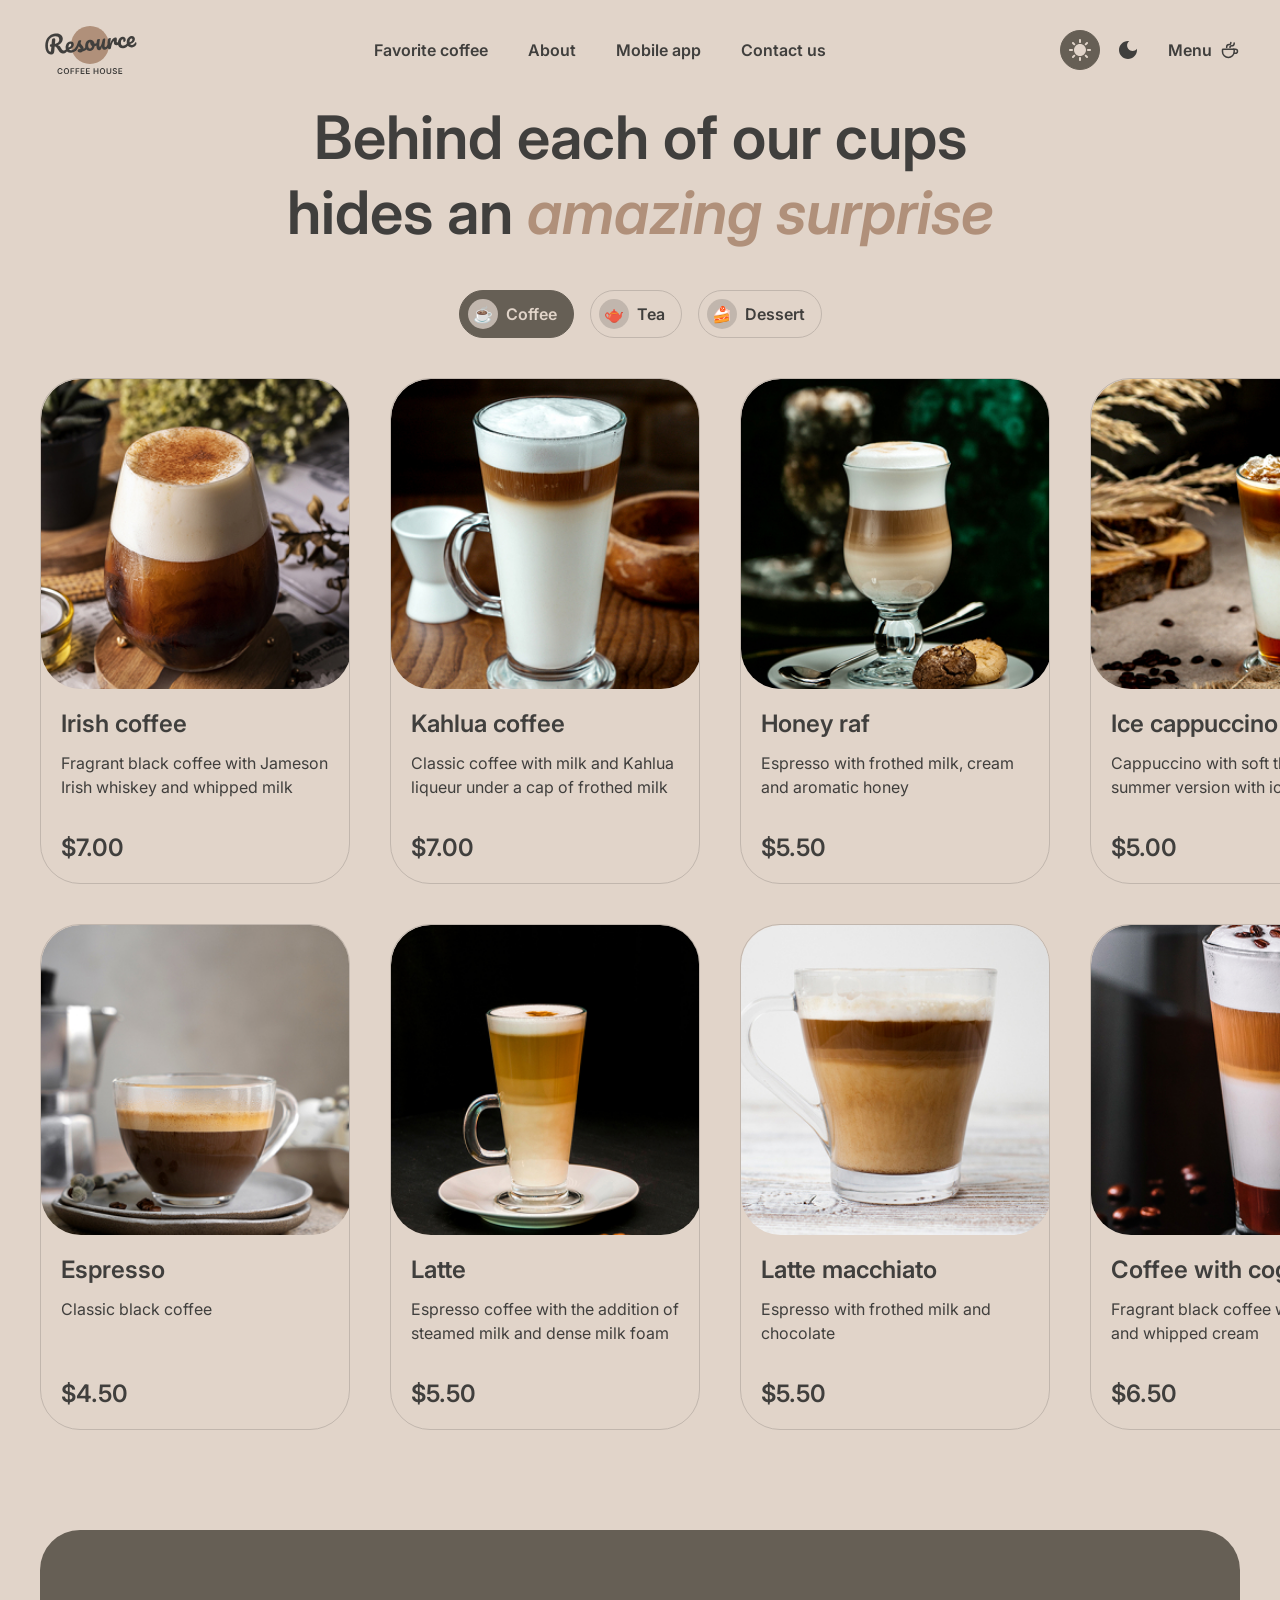
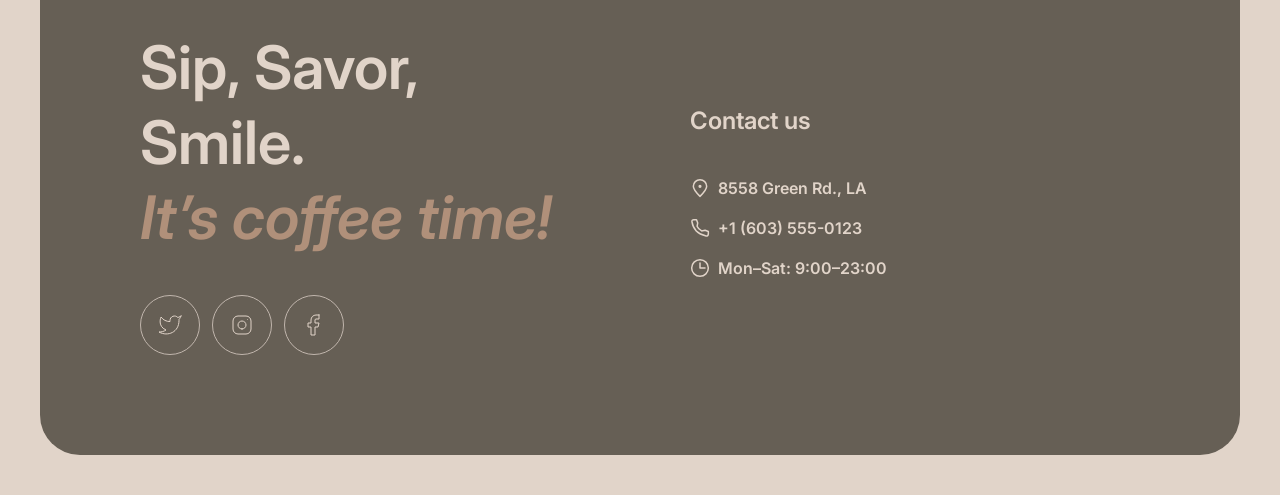
==== menu.html @ 96285d4c "feat: add coffee menu page" ====
<!DOCTYPE html>
<html lang="en">

<head>
    <meta charset="UTF-8">
    <meta name="viewport" content="width=device-width, initial-scale=1.0">

    <title>Coffee House | Menu</title>

    <link rel="icon" type="image/svg+xml" href="assets/logo.svg">

    <link rel="preconnect" href="https://fonts.googleapis.com">
    <link rel="preconnect" href="https://fonts.gstatic.com" crossorigin>

    <link
        href="https://fonts.googleapis.com/css2?family=Inter:ital,wght@0,400;0,600;1,600&display=swap"
        rel="stylesheet"
    >

    <link rel="stylesheet" href="css/style.css">
</head>

<body>

    <header>
        <div class="container">
            <div class="header-menu">

                <a href="index.html" class="logo">
                    <img src="assets/logo.svg" alt="Coffee House">
                </a>

                <nav class="nav">
                    <ul>
                        <li>
                            <a href="index.html#favorite-coffee">Favorite coffee</a>
                        </li>
                        <li>
                            <a href="index.html#about">About</a>
                        </li>
                        <li>
                            <a href="index.html#mobile-app">Mobile app</a>
                        </li>
                        <li>
                            <a href="#contacts">Contact us</a>
                        </li>
                    </ul>
                </nav>

                <div class="header-actions">

                    <div class="theme-switch">
                        <button
                            class="theme-button light-theme"
                            type="button"
                            aria-label="Switch to light theme"
                        >
                            <img src="assets/Sun.svg" alt="">
                        </button>

                        <button
                            class="theme-button dark-theme"
                            type="button"
                            aria-label="Switch to dark theme"
                        >
                            <img src="assets/Moon.svg" alt="">
                        </button>
                    </div>

                    <a href="menu.html" class="coffee-menu">
                        <span>Menu</span>
                        <img src="assets/coffee-cup.svg" alt="">
                    </a>

                    <button
                        class="burger-button"
                        type="button"
                        aria-label="Open navigation menu"
                    >
                        <span></span>
                        <span></span>
                        <span></span>
                    </button>

                </div>

            </div>
        </div>
    </header>

    <main>

        <section class="menu-section">
            <div class="container">

                <div class="menu-offer">

                    <h1>
                        Behind each of our cups<br>
                        hides an <span>amazing surprise</span>
                    </h1>

                    <div class="menu-tabs">

                        <button class="menu-tab active" type="button">
                            <span class="menu-tab-icon">☕</span>
                            <span>Coffee</span>
                        </button>

                        <button class="menu-tab" type="button">
                            <span class="menu-tab-icon">🫖</span>
                            <span>Tea</span>
                        </button>

                        <button class="menu-tab" type="button">
                            <span class="menu-tab-icon">🍰</span>
                            <span>Dessert</span>
                        </button>

                    </div>

                </div>

                <div class="menu-grid">

                    <article class="menu-card">

                        <div class="menu-card-image">
                            <img
                                src="assets/coffee-1.jpg"
                                alt="Irish coffee"
                            >
                        </div>

                        <div class="menu-card-content">

                            <h2>Irish coffee</h2>

                            <p>
                                Fragrant black coffee with Jameson Irish whiskey
                                and whipped milk
                            </p>

                            <div class="menu-card-price">
                                $7.00
                            </div>

                        </div>

                    </article>

                    <article class="menu-card">

                        <div class="menu-card-image">
                            <img
                                src="assets/coffee-2.jpg"
                                alt="Kahlua coffee"
                            >
                        </div>

                        <div class="menu-card-content">

                            <h2>Kahlua coffee</h2>

                            <p>
                                Classic coffee with milk and Kahlua liqueur under
                                a cap of frothed milk
                            </p>

                            <div class="menu-card-price">
                                $7.00
                            </div>

                        </div>

                    </article>

                    <article class="menu-card">

                        <div class="menu-card-image">
                            <img
                                src="assets/coffee-3.jpg"
                                alt="Honey raf"
                            >
                        </div>

                        <div class="menu-card-content">

                            <h2>Honey raf</h2>

                            <p>
                                Espresso with frothed milk, cream and aromatic honey
                            </p>

                            <div class="menu-card-price">
                                $5.50
                            </div>

                        </div>

                    </article>

                    <article class="menu-card">

                        <div class="menu-card-image">
                            <img
                                src="assets/coffee-4.jpg"
                                alt="Ice cappuccino"
                            >
                        </div>

                        <div class="menu-card-content">

                            <h2>Ice cappuccino</h2>

                            <p>
                                Cappuccino with soft thick foam in summer version
                                with ice
                            </p>

                            <div class="menu-card-price">
                                $5.00
                            </div>

                        </div>

                    </article>

                    <article class="menu-card">

                        <div class="menu-card-image">
                            <img
                                src="assets/coffee-5.jpg"
                                alt="Espresso"
                            >
                        </div>

                        <div class="menu-card-content">

                            <h2>Espresso</h2>

                            <p>
                                Classic black coffee
                            </p>

                            <div class="menu-card-price">
                                $4.50
                            </div>

                        </div>

                    </article>

                    <article class="menu-card">

                        <div class="menu-card-image">
                            <img
                                src="assets/coffee-6.jpg"
                                alt="Latte"
                            >
                        </div>

                        <div class="menu-card-content">

                            <h2>Latte</h2>

                            <p>
                                Espresso coffee with the addition of steamed milk
                                and dense milk foam
                            </p>

                            <div class="menu-card-price">
                                $5.50
                            </div>

                        </div>

                    </article>

                    <article class="menu-card">

                        <div class="menu-card-image">
                            <img
                                src="assets/coffee-7.jpg"
                                alt="Latte macchiato"
                            >
                        </div>

                        <div class="menu-card-content">

                            <h2>Latte macchiato</h2>

                            <p>
                                Espresso with frothed milk and chocolate
                            </p>

                            <div class="menu-card-price">
                                $5.50
                            </div>

                        </div>

                    </article>

                    <article class="menu-card">

                        <div class="menu-card-image">
                            <img
                                src="assets/coffee-8.jpg"
                                alt="Coffee with cognac"
                            >
                        </div>

                        <div class="menu-card-content">

                            <h2>Coffee with cognac</h2>

                            <p>
                                Fragrant black coffee with cognac and whipped cream
                            </p>

                            <div class="menu-card-price">
                                $6.50
                            </div>

                        </div>

                    </article>

                </div>

                <button
                    class="menu-more-button"
                    type="button"
                    aria-label="Show more menu items"
                >
                    ↻
                </button>

            </div>
        </section>

    </main>

    <footer class="contacts" id="contacts">
        <div class="container">

            <div class="contacts-content">

                <div class="contacts-offer">

                    <h2>
                        Sip, Savor, Smile.
                        <span>It’s coffee time!</span>
                    </h2>

                    <div class="socials">

                        <a
                            href="https://twitter.com/"
                            class="social-button"
                            aria-label="Twitter"
                            target="_blank"
                            rel="noopener noreferrer"
                        >
                            <img src="assets/twitter.svg" alt="">
                        </a>

                        <a
                            href="https://www.instagram.com/"
                            class="social-button"
                            aria-label="Instagram"
                            target="_blank"
                            rel="noopener noreferrer"
                        >
                            <img src="assets/instagram.svg" alt="">
                        </a>

                        <a
                            href="https://www.facebook.com/"
                            class="social-button"
                            aria-label="Facebook"
                            target="_blank"
                            rel="noopener noreferrer"
                        >
                            <img src="assets/facebook.svg" alt="">
                        </a>

                    </div>

                </div>

                <div class="contacts-info">

                    <h3>Contact us</h3>

                    <div class="contact-list">

                        <a
                            href="https://www.google.com/maps/search/?api=1&query=8558+Green+Rd,+LA"
                            class="contact-item"
                            target="_blank"
                            rel="noopener noreferrer"
                        >
                            <img src="assets/pin-alt.svg" alt="">
                            <span>8558 Green Rd., LA</span>
                        </a>

                        <a
                            href="tel:+16035550123"
                            class="contact-item"
                        >
                            <img src="assets/phone.svg" alt="">
                            <span>+1 (603) 555-0123</span>
                        </a>

                        <div class="contact-item">
                            <img src="assets/clock.svg" alt="">
                            <span>Mon–Sat: 9:00–23:00</span>
                        </div>

                    </div>

                </div>

            </div>

        </div>
    </footer>

    <script src="js/script.js"></script>

</body>

</html>
---- css/style.css ----
* {
    box-sizing: border-box;
}

html {
    scroll-behavior: smooth;
}

body {
    margin: 0;
    background-color: #e1d4c9;
    color: #403f3d;
    font-family: "Inter", sans-serif;
    transition:
        background-color 0.3s ease,
        color 0.3s ease;
}

.container {
    max-width: 1440px;
    margin: 0 auto;
    padding: 0 40px;
}

.header-menu {
    display: flex;
    align-items: center;
    justify-content: space-between;
    padding: 20px 0;
}

.logo {
    display: flex;
}

.logo img {
    width: 100px;
    height: 60px;
}

.nav {
    display: flex;
    align-items: center;
}

.nav ul {
    display: flex;
    align-items: center;
    gap: 40px;
    margin: 0;
    padding: 0;
    list-style: none;
}

.nav a {
    position: relative;
    color: #403f3d;
    text-decoration: none;
    font-size: 16px;
    font-weight: 600;
    line-height: 150%;
}

.nav a::after {
    content: "";
    position: absolute;
    left: 0;
    bottom: -4px;
    width: 100%;
    height: 2px;
    background-color: #403f3d;
    transform: scaleX(0);
    transition: transform 0.3s ease;
}

.nav a:hover::after {
    transform: scaleX(1);
}

.header-actions {
    display: flex;
    align-items: center;
    gap: 20px;
}

.theme-switch {
    display: flex;
    align-items: center;
    gap: 8px;
}

.theme-button {
    display: flex;
    align-items: center;
    justify-content: center;
    width: 40px;
    height: 40px;
    padding: 0;
    border: 1px solid transparent;
    border-radius: 50%;
    background-color: transparent;
    cursor: pointer;
    transition:
        background-color 0.3s ease,
        border-color 0.3s ease,
        opacity 0.3s ease;
}

.theme-button:hover {
    opacity: 0.7;
}

.light-theme img {
    width: 22px;
    height: 22px;
}

.dark-theme img {
    width: 18px;
    height: 18px;
}

.light-theme.active {
    border-color: #665f55;
    background-color: #665f55;
}

.dark-theme.active {
    border-color: #665f55;
    background-color: #665f55;
}

.coffee-menu {
    position: relative;
    display: flex;
    align-items: center;
    gap: 8px;
    color: #403f3d;
    text-decoration: none;
    font-size: 16px;
    font-weight: 600;
    line-height: 150%;
}

.coffee-menu img {
    width: 20px;
    height: 20px;
}

.coffee-menu::after {
    content: "";
    position: absolute;
    left: 0;
    bottom: -4px;
    width: 100%;
    height: 2px;
    background-color: #403f3d;
    transform: scaleX(0);
    transition: transform 0.3s ease;
}

.coffee-menu:hover::after {
    transform: scaleX(1);
}

.burger-button {
    display: none;
    align-items: center;
    justify-content: center;
    flex-direction: column;
    gap: 6px;
    width: 44px;
    height: 44px;
    padding: 0;
    border: 1px solid #665f55;
    border-radius: 50%;
    background: transparent;
    cursor: pointer;
}

.burger-button span {
    display: block;
    width: 18px;
    height: 2px;
    background-color: #403f3d;
}

.hero-content {
    min-height: 644px;
    display: flex;
    align-items: center;
    padding: 100px;
    border-radius: 40px;
    background:
        linear-gradient(
            rgba(64, 63, 61, 0.15),
            rgba(64, 63, 61, 0.15)
        ),
        url("../assets/img-hero.jpg") center / cover no-repeat;
}

.offer {
    max-width: 530px;
}

.offer h1 {
    margin: 0 0 40px;
    color: #e1d4c9;
    font-size: 72px;
    font-weight: 600;
    line-height: 105%;
}

.offer h1 span {
    color: #b0907a;
    font-style: italic;
}

.offer p {
    margin: 0 0 40px;
    color: #e1d4c9;
    font-size: 16px;
    line-height: 150%;
}

.hero-button {
    display: flex;
    align-items: center;
    justify-content: center;
    width: 200px;
    min-height: 64px;
    border-radius: 100px;
    background-color: #e1d4c9;
    color: #403f3d;
    text-decoration: none;
    font-size: 16px;
    font-weight: 600;
    line-height: 150%;
    transition: opacity 0.3s ease;
}

.hero-button:hover {
    opacity: 0.85;
}

.favorite-coffee {
    padding: 100px 0;
}

.favorite-coffee h2 {
    margin: 0 0 40px;
    text-align: center;
    color: #403f3d;
    font-size: 60px;
    font-weight: 600;
    line-height: 125%;
}

.favorite-coffee h2 span {
    color: #b0907a;
    font-style: italic;
}

.slider {
    display: flex;
    align-items: center;
    justify-content: space-between;
}

.slider-button {
    display: flex;
    align-items: center;
    justify-content: center;
    flex: 0 0 60px;
    width: 60px;
    height: 60px;
    padding: 0;
    border: 1px solid #665f55;
    border-radius: 50%;
    background-color: transparent;
    cursor: pointer;
    transition: background-color 0.3s ease;
}

.slider-button img {
    width: 24px;
    height: 24px;
}

.slider-button:hover {
    background-color: #665f55;
}

.coffee-slide {
    display: flex;
    flex-direction: column;
    align-items: center;
    max-width: 480px;
    text-align: center;
}

.coffee-image {
    display: block;
    width: 480px;
    height: 480px;
    object-fit: contain;
}

.coffee-info {
    margin-top: 20px;
}

.coffee-info h3 {
    margin: 0 0 16px;
    color: #403f3d;
    font-size: 24px;
    font-weight: 600;
    line-height: 125%;
}

.coffee-info p {
    margin: 0 0 16px;
    color: #403f3d;
    font-size: 16px;
    line-height: 150%;
}

.coffee-price {
    color: #403f3d;
    font-size: 24px;
    font-weight: 600;
    line-height: 125%;
}

.slider-controls {
    display: flex;
    justify-content: center;
    gap: 12px;
    margin-top: 40px;
}

.slider-control {
    width: 40px;
    height: 4px;
    border-radius: 100px;
    background-color: #c1b6ad;
}

.slider-control.active {
    background-color: #665f55;
}

.about {
    padding-bottom: 100px;
}

.about h2 {
    margin: 0 0 40px;
    color: #403f3d;
    font-size: 60px;
    font-weight: 600;
    line-height: 125%;
}

.about h2 span {
    color: #b0907a;
    font-style: italic;
}

.about-images {
    display: grid;
    grid-template-columns: repeat(2, minmax(0, 1fr));
    gap: 40px;
}

.about-column {
    display: flex;
    flex-direction: column;
    gap: 40px;
}

.about-image {
    overflow: hidden;
    border-radius: 20px;
}

.about-image-large {
    height: 590px;
}

.about-image-small {
    height: 430px;
}

.about-image img {
    width: 100%;
    height: 100%;
    object-fit: cover;
    transition: transform 0.5s ease;
}

.about-image:hover img {
    transform: scale(1.05);
}

.mobile-app {
    padding-bottom: 100px;
}

.mobile-app .container {
    display: flex;
    align-items: center;
    gap: 100px;
}

.mobile-offer {
    flex: 1;
}

.mobile-offer h2 {
    margin: 0 0 40px;
    color: #403f3d;
    font-size: 60px;
    font-weight: 600;
    line-height: 125%;
}

.mobile-offer h2 span {
    color: #b0907a;
    font-style: italic;
}

.mobile-offer p {
    margin: 0 0 40px;
    color: #403f3d;
    font-size: 16px;
    line-height: 150%;
}

.app-buttons {
    display: flex;
    gap: 20px;
}

.app-button {
    display: flex;
    align-items: center;
    gap: 8px;
    width: 200px;
    min-height: 64px;
    padding: 12px 20px;
    border: 1px solid #665f55;
    border-radius: 100px;
    color: #403f3d;
    text-decoration: none;
    transition:
        background-color 0.3s ease,
        color 0.3s ease;
}

.app-button img {
    width: 36px;
    height: 36px;
}

.app-button-text {
    display: flex;
    flex-direction: column;
}

.app-button-text small {
    font-size: 10px;
    font-weight: 600;
    line-height: 140%;
}

.app-button-text strong {
    font-size: 16px;
    font-weight: 600;
    line-height: 150%;
}

.app-button:hover {
    background-color: #665f55;
    color: #e1d4c9;
}

.mobile-image {
    flex: 1;
}

.mobile-image img {
    display: block;
    width: 100%;
    max-width: 630px;
}

.menu-section {
    padding-bottom: 100px;
}

.menu-offer {
    display: flex;
    flex-direction: column;
    align-items: center;
    gap: 40px;
    margin-bottom: 40px;
}

.menu-offer h1 {
    max-width: 800px;
    margin: 0;
    color: #403f3d;
    text-align: center;
    font-size: 60px;
    font-weight: 600;
    line-height: 125%;
}

.menu-offer h1 span {
    color: #b0907a;
    font-style: italic;
}

.menu-tabs {
    display: flex;
    align-items: center;
    justify-content: center;
    gap: 16px;
}

.menu-tab {
    display: flex;
    align-items: center;
    gap: 8px;
    min-height: 46px;
    padding: 8px 16px 8px 8px;
    border: 1px solid #c1b6ad;
    border-radius: 100px;
    background-color: transparent;
    color: #403f3d;
    font-family: "Inter", sans-serif;
    font-size: 16px;
    font-weight: 600;
    line-height: 150%;
    cursor: pointer;
    transition:
        background-color 0.3s ease,
        color 0.3s ease,
        border-color 0.3s ease;
}

.menu-tab-icon {
    display: flex;
    align-items: center;
    justify-content: center;
    width: 30px;
    height: 30px;
    flex: 0 0 30px;
    border-radius: 50%;
    background-color: #c1b6ad;
    font-size: 16px;
    line-height: 150%;
}

.menu-tab.active {
    border-color: #665f55;
    background-color: #665f55;
    color: #e1d4c9;
}

.menu-tab:hover {
    border-color: #665f55;
    background-color: #665f55;
    color: #e1d4c9;
}

.menu-grid {
    display: grid;
    grid-template-columns: repeat(4, 310px);
    justify-content: space-between;
    gap: 40px;
}

.menu-card {
    display: flex;
    flex-direction: column;
    width: 310px;
    height: 506px;
    overflow: hidden;
    border: 1px solid #c1b6ad;
    border-radius: 40px;
}

.menu-card-image {
    width: 310px;
    height: 310px;
    flex: 0 0 310px;
    overflow: hidden;
    border-radius: 40px;
}

.menu-card-image img {
    display: block;
    width: 340px;
    height: 340px;
    margin: -15px;
    object-fit: cover;
    transition: transform 0.5s ease;
}

.menu-card:hover .menu-card-image img {
    transform: scale(0.91);
}

.menu-card-content {
    display: flex;
    flex: 1;
    flex-direction: column;
    padding: 20px;
}

.menu-card-content h2 {
    margin: 0 0 12px;
    color: #403f3d;
    font-size: 24px;
    font-weight: 600;
    line-height: 125%;
}

.menu-card-content p {
    margin: 0;
    color: #403f3d;
    font-size: 16px;
    font-weight: 400;
    line-height: 150%;
}

.menu-card-price {
    margin-top: auto;
    color: #403f3d;
    font-size: 24px;
    font-weight: 600;
    line-height: 125%;
}

.menu-more-button {
    display: none;
    align-items: center;
    justify-content: center;
    width: 60px;
    height: 60px;
    margin: 40px auto 0;
    padding: 0;
    border: 1px solid #665f55;
    border-radius: 50%;
    background: transparent;
    color: #403f3d;
    font-family: "Inter", sans-serif;
    font-size: 24px;
    cursor: pointer;
}

.contacts {
    padding-bottom: 40px;
}

.contacts-content {
    display: flex;
    align-items: center;
    gap: 100px;
    min-height: 450px;
    padding: 100px;
    border-radius: 40px;
    background-color: #665f55;
}

.contacts-offer,
.contacts-info {
    flex: 1;
}

.contacts-offer h2 {
    margin: 0 0 40px;
    color: #e1d4c9;
    font-size: 60px;
    font-weight: 600;
    line-height: 125%;
}

.contacts-offer h2 span {
    display: block;
    color: #b0907a;
    font-style: italic;
}

.socials {
    display: flex;
    gap: 12px;
}

.social-button {
    display: flex;
    align-items: center;
    justify-content: center;
    width: 60px;
    height: 60px;
    border: 1px solid #c1b6ad;
    border-radius: 50%;
    transition: background-color 0.3s ease;
}

.social-button img {
    width: 24px;
    height: 24px;
}

.social-button:hover {
    background-color: #e1d4c9;
}

.contacts-info h3 {
    margin: 0 0 40px;
    color: #e1d4c9;
    font-size: 24px;
    font-weight: 600;
    line-height: 125%;
}

.contact-list {
    display: flex;
    flex-direction: column;
    align-items: flex-start;
    gap: 16px;
}

.contact-item {
    display: flex;
    align-items: center;
    gap: 8px;
    color: #e1d4c9;
    text-decoration: none;
    font-size: 16px;
    font-weight: 600;
    line-height: 150%;
}

.contact-item img {
    width: 20px;
    height: 20px;
}

body.dark-theme {
    background-color: #403f3d;
    color: #e1d4c9;
}

body.dark-theme .nav a,
body.dark-theme .coffee-menu,
body.dark-theme .favorite-coffee h2,
body.dark-theme .coffee-info h3,
body.dark-theme .coffee-info p,
body.dark-theme .coffee-price,
body.dark-theme .about h2,
body.dark-theme .mobile-offer h2,
body.dark-theme .mobile-offer p,
body.dark-theme .menu-offer h1,
body.dark-theme .menu-card-content h2,
body.dark-theme .menu-card-content p,
body.dark-theme .menu-card-price {
    color: #e1d4c9;
}

body.dark-theme .nav a::after,
body.dark-theme .coffee-menu::after {
    background-color: #e1d4c9;
}

body.dark-theme .burger-button {
    border-color: #c1b6ad;
}

body.dark-theme .burger-button span {
    background-color: #e1d4c9;
}

body.dark-theme .slider-button {
    border-color: #c1b6ad;
}

body.dark-theme .slider-button:hover {
    background-color: #665f55;
}

body.dark-theme .slider-control.active {
    background-color: #e1d4c9;
}

body.dark-theme .app-button {
    border-color: #c1b6ad;
    color: #e1d4c9;
}

body.dark-theme .app-button:hover {
    background-color: #665f55;
}

body.dark-theme .theme-button.active {
    border-color: #c1b6ad;
    background-color: #665f55;
}

body.dark-theme .menu-tab {
    color: #e1d4c9;
}

body.dark-theme .menu-tab.active,
body.dark-theme .menu-tab:hover {
    background-color: #e1d4c9;
    border-color: #e1d4c9;
    color: #403f3d;
}

body.dark-theme .menu-card {
    border-color: #665f55;
}

body.dark-theme .menu-more-button {
    border-color: #c1b6ad;
    color: #e1d4c9;
}

@media (max-width: 1200px) {
    .container {
        padding: 0 30px;
    }

    .mobile-app .container {
        gap: 50px;
    }

    .contacts-content {
        gap: 50px;
        padding: 80px;
    }

    .menu-grid {
        grid-template-columns: repeat(3, 310px);
        justify-content: center;
    }
}

@media (max-width: 1050px) {
    .menu-grid {
        grid-template-columns: repeat(2, 310px);
    }
}

@media (max-width: 768px) {
    .container {
        padding: 0 40px;
    }

    .nav,
    .coffee-menu {
        display: none;
    }

    .burger-button {
        display: flex;
    }

    .hero-content {
        min-height: 644px;
        padding: 100px 60px;
    }

    .offer h1 {
        font-size: 60px;
    }

    .favorite-coffee {
        padding: 100px 0;
    }

    .favorite-coffee h2 {
        font-size: 60px;
    }

    .coffee-image {
        width: 100%;
        max-width: 480px;
        height: auto;
    }

    .about h2 {
        font-size: 60px;
    }

    .about-images {
        display: block;
    }

    .about-column {
        gap: 40px;
    }

    .about-column + .about-column {
        margin-top: 40px;
    }

    .about-image-small {
        display: none;
    }

    .mobile-app .container {
        flex-direction: column;
        align-items: stretch;
        gap: 100px;
    }

    .mobile-offer h2 {
        font-size: 60px;
    }

    .mobile-image {
        display: flex;
        justify-content: center;
    }

    .contacts-content {
        flex-direction: column;
        align-items: flex-start;
        gap: 100px;
        padding: 100px 60px;
    }

    .contacts-offer,
    .contacts-info {
        width: 100%;
    }

    .menu-section {
        padding-bottom: 100px;
    }

    .menu-offer h1 {
        font-size: 60px;
    }

    .menu-grid {
        grid-template-columns: repeat(2, 310px);
        justify-content: center;
    }

    .menu-card:nth-child(n + 5) {
        display: none;
    }

    .menu-more-button {
        display: flex;
    }
}

@media (max-width: 700px) {
    .container {
        padding: 0 16px;
    }

    .menu-grid {
        grid-template-columns: 310px;
    }
}

@media (max-width: 600px) {
    .hero-content {
        min-height: 552px;
        padding: 60px 16px;
    }

    .offer h1 {
        font-size: 42px;
    }

    .favorite-coffee {
        padding: 100px 0;
    }

    .favorite-coffee h2 {
        font-size: 42px;
    }

    .slider-button {
        display: none;
    }

    .slider {
        justify-content: center;
    }

    .about h2 {
        font-size: 42px;
    }

    .about-image-large {
        height: 590px;
    }

    .mobile-app .container {
        gap: 40px;
    }

    .mobile-offer h2 {
        font-size: 42px;
    }

    .app-buttons {
        flex-direction: column;
    }

    .contacts-content {
        gap: 40px;
        padding: 60px 16px;
    }

    .contacts-offer h2 {
        font-size: 42px;
    }

    .menu-offer h1 {
        font-size: 42px;
    }
}

@media (max-width: 380px) {
    .container {
        padding: 0 16px;
    }

    .header-menu {
        padding: 20px 0;
    }

    .theme-switch {
        gap: 4px;
    }

    .theme-button {
        width: 36px;
        height: 36px;
    }

    .hero-content {
        min-height: 552px;
        padding: 60px 16px;
    }

    .offer h1 {
        margin-bottom: 40px;
        font-size: 42px;
    }

    .hero-button {
        width: 100%;
    }

    .favorite-coffee {
        padding: 100px 0;
    }

    .favorite-coffee h2,
    .about h2,
    .mobile-offer h2,
    .contacts-offer h2 {
        font-size: 42px;
    }

    .about-image-large {
        height: 590px;
    }

    .app-button {
        width: 200px;
    }

    .contacts {
        padding-bottom: 40px;
    }

    .contacts-content {
        padding: 60px 16px;
    }

    .menu-section {
        padding-bottom: 100px;
    }

    .menu-offer {
        gap: 40px;
    }

    .menu-offer h1 {
        font-size: 42px;
    }

    .menu-offer h1 br {
        display: none;
    }

    .menu-tabs {
        width: 100%;
        gap: 8px;
    }

    .menu-tab {
        padding: 8px;
    }

    .menu-grid {
        grid-template-columns: 310px;
        gap: 40px;
    }
}
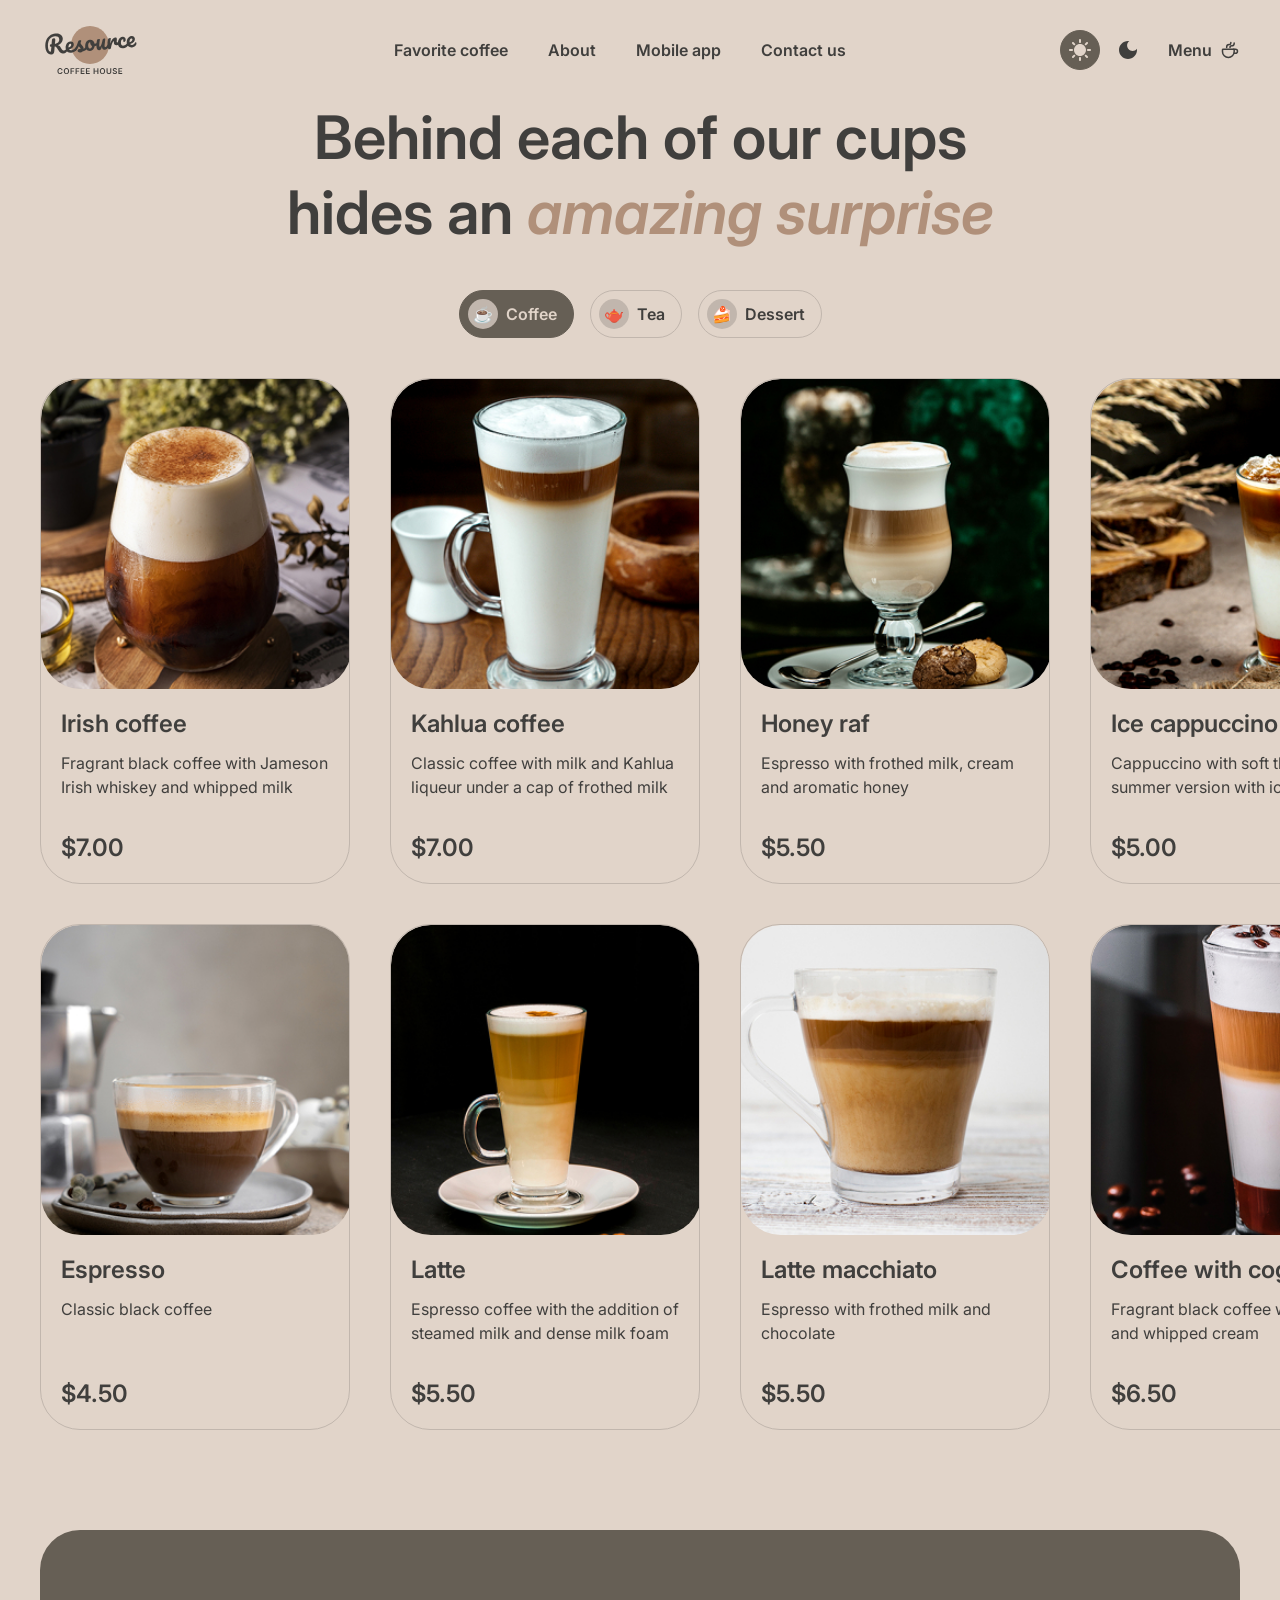
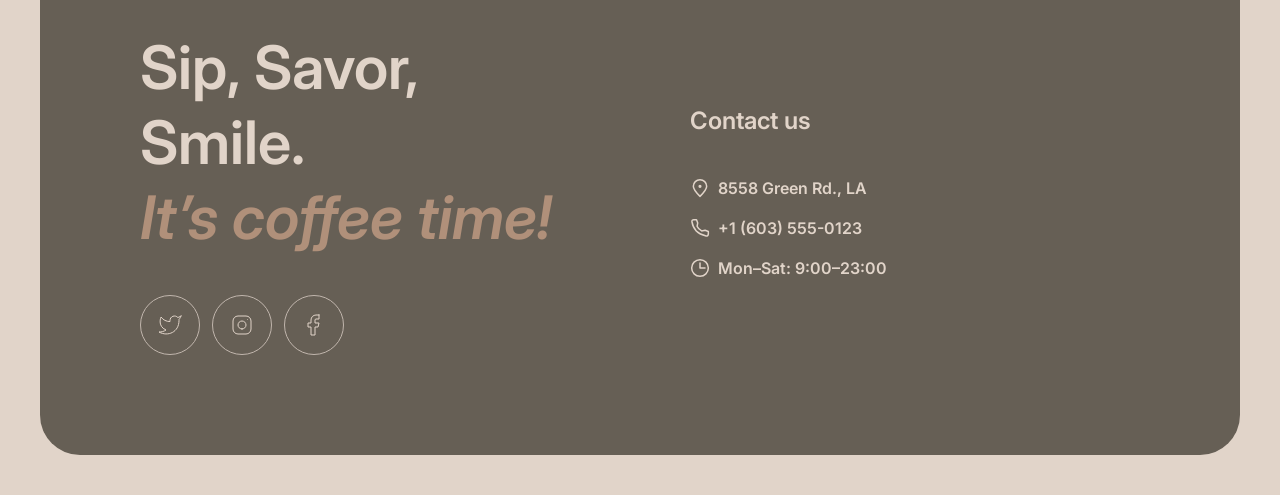
==== commit b56ba509: "fix: improve header navigation semantics" ====
--- a/menu.html
+++ b/menu.html
@@ -5,9 +5,9 @@
     <meta charset="UTF-8">
     <meta name="viewport" content="width=device-width, initial-scale=1.0">
 
-    <title>Coffee House | Menu</title>
-
-    <link rel="icon" type="image/svg+xml" href="assets/logo.svg">
+    <title>Menu | Coffee House</title>
+
+    <link rel="icon" type="image/svg+xml" href="assets/favicon.svg">
 
     <link rel="preconnect" href="https://fonts.googleapis.com">
     <link rel="preconnect" href="https://fonts.gstatic.com" crossorigin>
@@ -23,29 +23,29 @@
 <body>
 
     <header>
-        <div class="container">
-            <div class="header-menu">
-
-                <a href="index.html" class="logo">
-                    <img src="assets/logo.svg" alt="Coffee House">
-                </a>
-
-                <nav class="nav">
-                    <ul>
-                        <li>
-                            <a href="index.html#favorite-coffee">Favorite coffee</a>
-                        </li>
-                        <li>
-                            <a href="index.html#about">About</a>
-                        </li>
-                        <li>
-                            <a href="index.html#mobile-app">Mobile app</a>
-                        </li>
-                        <li>
-                            <a href="#contacts">Contact us</a>
-                        </li>
-                    </ul>
-                </nav>
+    <div class="container">
+        <div class="header-menu">
+
+            <a href="index.html" class="logo">
+                <img src="assets/logo.svg" alt="Coffee House">
+            </a>
+
+            <nav class="nav">
+
+                <ul class="nav-links">
+                    <li>
+                        <a href="index.html#favorite-coffee">Favorite coffee</a>
+                    </li>
+                    <li>
+                        <a href="index.html#about">About</a>
+                    </li>
+                    <li>
+                        <a href="index.html#mobile-app">Mobile app</a>
+                    </li>
+                    <li>
+                        <a href="#contacts">Contact us</a>
+                    </li>
+                </ul>
 
                 <div class="header-actions">
 
@@ -67,10 +67,14 @@
                         </button>
                     </div>
 
-                    <a href="menu.html" class="coffee-menu">
-                        <span>Menu</span>
-                        <img src="assets/coffee-cup.svg" alt="">
-                    </a>
+                    <ul class="menu-navigation">
+                        <li>
+                            <a href="menu.html" class="coffee-menu">
+                                <span>Menu</span>
+                                <img src="assets/coffee-cup.svg" alt="">
+                            </a>
+                        </li>
+                    </ul>
 
                     <button
                         class="burger-button"
@@ -84,9 +88,11 @@
 
                 </div>
 
-            </div>
+            </nav>
+
         </div>
-    </header>
+    </div>
+</header>
 
     <main>
 
@@ -133,7 +139,6 @@
                         </div>
 
                         <div class="menu-card-content">
-
                             <h2>Irish coffee</h2>
 
                             <p>
@@ -141,10 +146,7 @@
                                 and whipped milk
                             </p>
 
-                            <div class="menu-card-price">
-                                $7.00
-                            </div>
-
+                            <div class="menu-card-price">$7.00</div>
                         </div>
 
                     </article>
@@ -159,7 +161,6 @@
                         </div>
 
                         <div class="menu-card-content">
-
                             <h2>Kahlua coffee</h2>
 
                             <p>
@@ -167,10 +168,7 @@
                                 a cap of frothed milk
                             </p>
 
-                            <div class="menu-card-price">
-                                $7.00
-                            </div>
-
+                            <div class="menu-card-price">$7.00</div>
                         </div>
 
                     </article>
@@ -185,17 +183,13 @@
                         </div>
 
                         <div class="menu-card-content">
-
                             <h2>Honey raf</h2>
 
                             <p>
                                 Espresso with frothed milk, cream and aromatic honey
                             </p>
 
-                            <div class="menu-card-price">
-                                $5.50
-                            </div>
-
+                            <div class="menu-card-price">$5.50</div>
                         </div>
 
                     </article>
@@ -210,7 +204,6 @@
                         </div>
 
                         <div class="menu-card-content">
-
                             <h2>Ice cappuccino</h2>
 
                             <p>
@@ -218,10 +211,7 @@
                                 with ice
                             </p>
 
-                            <div class="menu-card-price">
-                                $5.00
-                            </div>
-
+                            <div class="menu-card-price">$5.00</div>
                         </div>
 
                     </article>
@@ -236,17 +226,11 @@
                         </div>
 
                         <div class="menu-card-content">
-
                             <h2>Espresso</h2>
 
-                            <p>
-                                Classic black coffee
-                            </p>
-
-                            <div class="menu-card-price">
-                                $4.50
-                            </div>
-
+                            <p>Classic black coffee</p>
+
+                            <div class="menu-card-price">$4.50</div>
                         </div>
 
                     </article>
@@ -261,7 +245,6 @@
                         </div>
 
                         <div class="menu-card-content">
-
                             <h2>Latte</h2>
 
                             <p>
@@ -269,10 +252,7 @@
                                 and dense milk foam
                             </p>
 
-                            <div class="menu-card-price">
-                                $5.50
-                            </div>
-
+                            <div class="menu-card-price">$5.50</div>
                         </div>
 
                     </article>
@@ -287,17 +267,13 @@
                         </div>
 
                         <div class="menu-card-content">
-
                             <h2>Latte macchiato</h2>
 
                             <p>
                                 Espresso with frothed milk and chocolate
                             </p>
 
-                            <div class="menu-card-price">
-                                $5.50
-                            </div>
-
+                            <div class="menu-card-price">$5.50</div>
                         </div>
 
                     </article>
@@ -312,17 +288,13 @@
                         </div>
 
                         <div class="menu-card-content">
-
                             <h2>Coffee with cognac</h2>
 
                             <p>
                                 Fragrant black coffee with cognac and whipped cream
                             </p>
 
-                            <div class="menu-card-price">
-                                $6.50
-                            </div>
-
+                            <div class="menu-card-price">$6.50</div>
                         </div>
 
                     </article>
--- a/css/style.css
+++ b/css/style.css
@@ -41,15 +41,28 @@
 .nav {
     display: flex;
     align-items: center;
-}
-
-.nav ul {
+    justify-content: space-between;
+    flex: 1;
+    margin-left: 40px;
+}
+
+.nav-links {
     display: flex;
     align-items: center;
     gap: 40px;
+    margin: 0 auto;
+    padding: 0;
+    list-style: none;
+}
+
+.menu-navigation {
     margin: 0;
     padding: 0;
     list-style: none;
+}
+
+.menu-navigation li {
+    display: flex;
 }
 
 .nav a {
@@ -805,11 +818,6 @@
     background-color: #665f55;
 }
 
-body.dark-theme .theme-button.active {
-    border-color: #c1b6ad;
-    background-color: #665f55;
-}
-
 body.dark-theme .menu-tab {
     color: #e1d4c9;
 }
@@ -861,8 +869,14 @@
         padding: 0 40px;
     }
 
-    .nav,
-    .coffee-menu {
+    .nav {
+        display: flex;
+        justify-content: flex-end;
+        margin-left: auto;
+    }
+
+    .nav-links,
+    .menu-navigation {
         display: none;
     }
 
